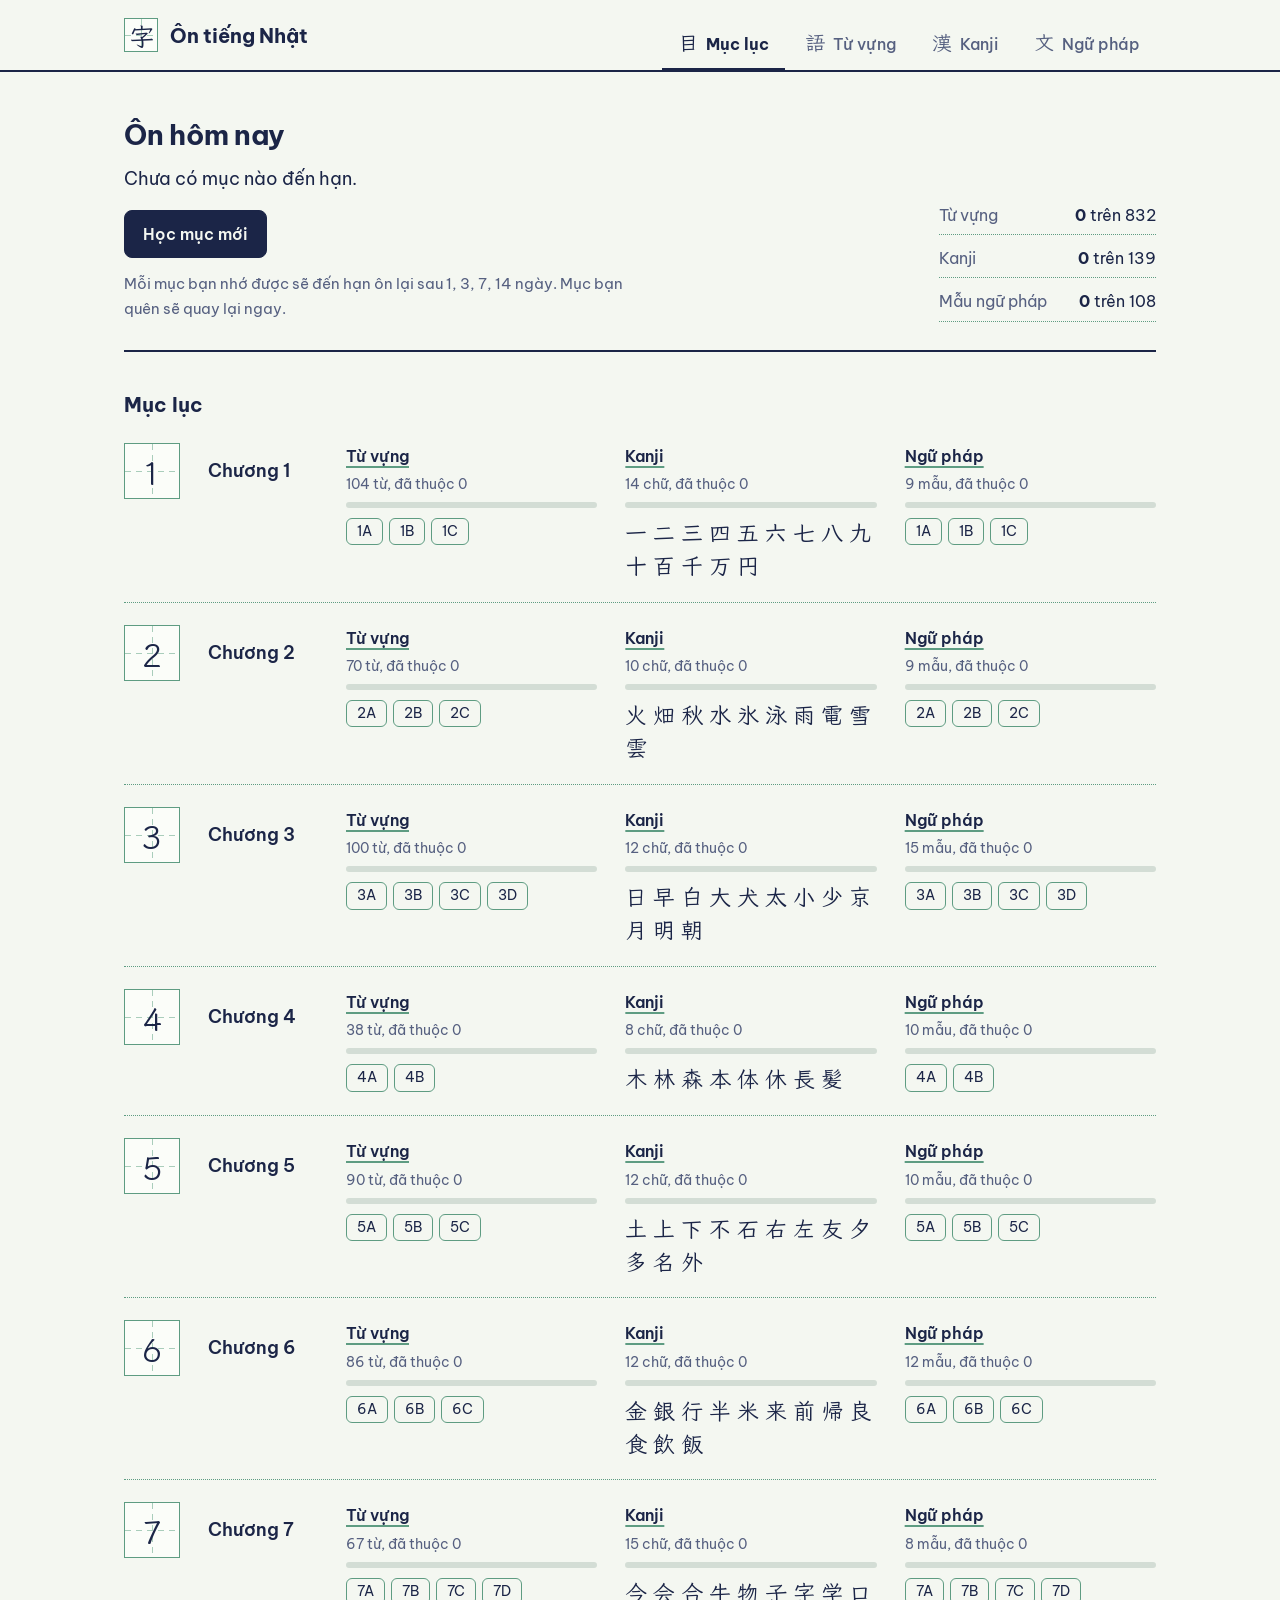
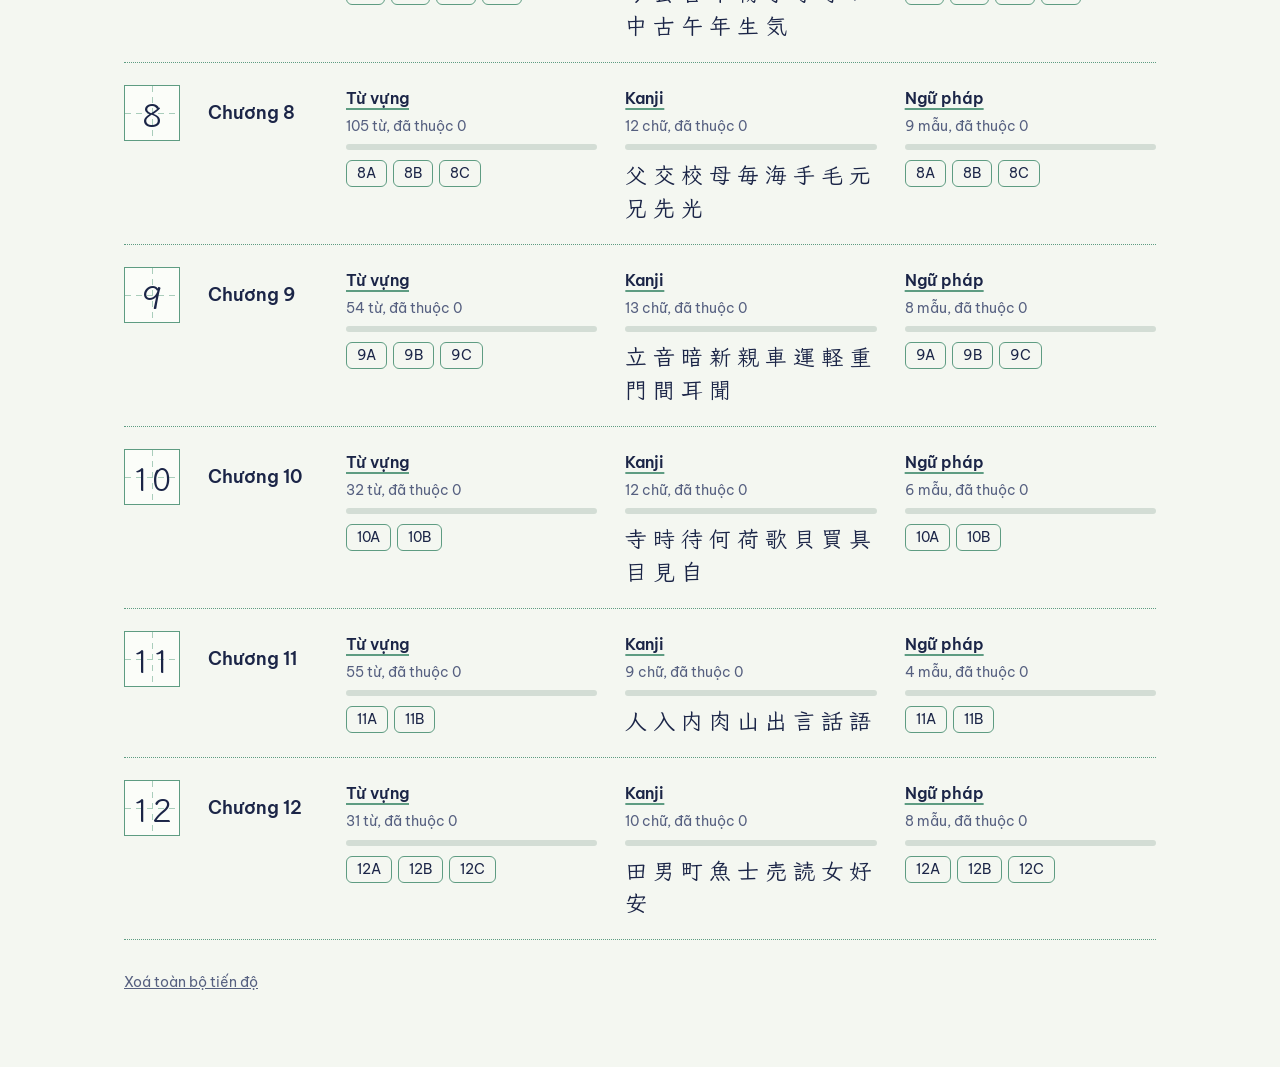
==== index.html @ 85ef1ede "Trang ôn tiếng Nhật: từ vựng, kanji, ngữ pháp" ====
<!doctype html>
<html lang="vi">
<head>
<meta charset="utf-8">
<meta name="viewport" content="width=device-width, initial-scale=1">
<meta name="color-scheme" content="light dark">
<meta name="description" content="Ôn tiếng Nhật: từ vựng, kanji và ngữ pháp theo từng chương. Thẻ ghi nhớ, trắc nghiệm, tập viết và lặp lại ngắt quãng.">
<title>Ôn tiếng Nhật</title>
<link rel="icon" href="data:image/svg+xml,%3Csvg xmlns='http://www.w3.org/2000/svg' viewBox='0 0 64 64'%3E%3Crect x='3' y='3' width='58' height='58' fill='%23fbfdf9' stroke='%235e9c82' stroke-width='4'/%3E%3Ctext x='32' y='47' font-size='44' text-anchor='middle' fill='%231b2547'%3E字%3C/text%3E%3C/svg%3E">
<link rel="preconnect" href="https://fonts.googleapis.com">
<link rel="preconnect" href="https://fonts.gstatic.com" crossorigin>
<link rel="stylesheet" href="https://fonts.googleapis.com/css2?family=Be+Vietnam+Pro:wght@400;500;600;700&family=Klee+One:wght@400;600&display=swap">
<link rel="stylesheet" href="css/app.css">
</head>
<body>

<header class="top">
  <div class="wrap top-in">
    <div class="brand">
      <span class="cell brand-mark" aria-hidden="true"><span lang="ja">字</span></span>
      <h1>Ôn tiếng Nhật</h1>
    </div>
    <nav class="tabs" aria-label="Các phần ôn tập">
      <button class="tab" data-view="home"><span class="tab-ja" lang="ja" aria-hidden="true">目</span>Mục lục</button>
      <button class="tab" data-view="vocab"><span class="tab-ja" lang="ja" aria-hidden="true">語</span>Từ vựng</button>
      <button class="tab" data-view="kanji"><span class="tab-ja" lang="ja" aria-hidden="true">漢</span>Kanji</button>
      <button class="tab" data-view="grammar"><span class="tab-ja" lang="ja" aria-hidden="true">文</span>Ngữ pháp</button>
    </nav>
  </div>
</header>

<main class="wrap main">
  <section class="view" id="v-home" aria-label="Mục lục"></section>
  <section class="view" id="v-vocab" aria-label="Từ vựng" hidden></section>
  <section class="view" id="v-kanji" aria-label="Kanji" hidden></section>
  <section class="view" id="v-grammar" aria-label="Ngữ pháp" hidden></section>
  <section class="view" id="v-review" aria-label="Ôn hôm nay" hidden></section>
</main>

<script src="data/vocab.js"></script>
<script src="data/kanji.js"></script>
<script src="data/grammar.js"></script>
<script src="js/core.js"></script>
<script src="js/vocab.js"></script>
<script src="js/kanji.js"></script>
<script src="js/grammar.js"></script>
<script src="js/home.js"></script>
<script src="js/app.js"></script>
</body>
</html>
---- css/app.css ----
/* Ôn tiếng Nhật
   Giấy vở tập viết kanji: ô 田字格, mực chàm, bút đỏ của thầy cô.
   Chế độ tối là bảng đen học đường và phấn. */

:root {
  color-scheme: light dark;
  --paper: #f4f7f1;
  --sheet: #fbfdf9;
  --ink: #1b2547;
  --ink-2: #566080;
  --line: #d3ddd5;
  --grid: #a9cdbb;
  --grid-strong: #5e9c82;
  --red: #cf3326;
  --red-wash: #fce6e2;
  --hl: #ffee9e;
  --ghost: rgba(27, 37, 71, .15);
  --focus: #1d6fd6;

  --f-ui: "Be Vietnam Pro", "Segoe UI", system-ui, sans-serif;
  --f-jp: "Klee One", "UD Digi Kyokasho N-R", "UD デジタル 教科書体 N-R", "Yu Kyokasho", "Yu Mincho", "Hiragino Mincho ProN", serif;
}

@media (prefers-color-scheme: dark) {
  :root {
    --paper: #14231f;
    --sheet: #1b2f29;
    --ink: #eceee3;
    --ink-2: #a7b8ad;
    --line: #2d4740;
    --grid: #3f6458;
    --grid-strong: #6fa08c;
    --red: #ff8a7a;
    --red-wash: #3d2723;
    --hl: #564e1f;
    --ghost: rgba(236, 238, 227, .17);
    --focus: #8ec5ff;
  }
}

* { box-sizing: border-box; }

body {
  margin: 0;
  background: var(--paper);
  color: var(--ink);
  font: 400 1rem/1.65 var(--f-ui);
  -webkit-font-smoothing: antialiased;
}

[lang="ja"] { font-family: var(--f-jp); }
[hidden] { display: none !important; }
h1, h2, h3, p, dl, dd, ul { margin: 0; padding: 0; }
ul { list-style: none; }
button { font: inherit; color: inherit; }

:focus-visible { outline: 3px solid var(--focus); outline-offset: 3px; }

.wrap { max-width: 1080px; margin: 0 auto; padding: 0 24px; }

/* ---- Ô 田字格: mô-típ chung của cả trang ---- */
.cell {
  position: relative;
  background: var(--sheet);
  border: 1.5px solid var(--grid-strong);
}
.cell::before {
  content: "";
  position: absolute;
  inset: 0;
  pointer-events: none;
  background:
    repeating-linear-gradient(to bottom, var(--grid) 0 6px, transparent 6px 11px) center / 1px 100% no-repeat,
    repeating-linear-gradient(to right, var(--grid) 0 6px, transparent 6px 11px) center / 100% 1px no-repeat;
}

/* ---- Đầu trang ---- */
.top { border-bottom: 2px solid var(--ink); }
.top-in { display: flex; align-items: flex-end; justify-content: space-between; gap: 16px; }
.brand { display: flex; align-items: center; gap: 12px; padding: 18px 0; }
.brand h1 { font-size: 1.25rem; font-weight: 700; letter-spacing: -.01em; }
.brand-mark { width: 34px; height: 34px; container-type: inline-size; display: grid; place-items: center; }
.brand-mark span { position: relative; font-size: 78cqw; line-height: 1; font-weight: 600; }

.tabs { display: flex; gap: 4px; margin-bottom: -2px; }
.tab {
  display: flex; align-items: baseline; gap: 8px;
  padding: 12px 16px 10px;
  background: none; border: 0; border-bottom: 4px solid transparent;
  color: var(--ink-2); font-weight: 500; cursor: pointer;
}
.tab:hover { color: var(--ink); }
.tab[aria-current="page"] { color: var(--ink); font-weight: 700; border-bottom-color: var(--ink); }
.tab-ja { font-family: var(--f-jp); font-size: 1.25rem; font-weight: 600; }

.main { padding-top: 40px; padding-bottom: 72px; }

/* ---- Nút ---- */
.btn {
  padding: 10px 18px;
  background: transparent;
  border: 1.5px solid var(--ink);
  border-radius: 8px;
  font-weight: 600; cursor: pointer;
}
.btn:hover:not(:disabled) { background: var(--line); }
.btn-solid { background: var(--ink); color: var(--paper); }
.btn-solid:hover:not(:disabled) { background: var(--ink); opacity: .88; }
.btn-sm { padding: 6px 12px; font-size: .875rem; font-weight: 500; border-color: var(--ink-2); }
.btn[aria-pressed="true"] { background: var(--ink); color: var(--paper); border-color: var(--ink); }
.link {
  background: none; border: 0; padding: 0;
  color: var(--ink-2); font-size: .875rem; text-decoration: underline; cursor: pointer;
}
.link:hover { color: var(--ink); }
.row { display: flex; flex-wrap: wrap; align-items: center; gap: 8px; }

/* ---- Học ---- */
.learn { display: grid; grid-template-columns: minmax(280px, 440px) minmax(0, 1fr); gap: 56px; align-items: start; }
.learn-pad { display: grid; gap: 14px; }

.pad-cell { width: 100%; aspect-ratio: 1; container-type: inline-size; touch-action: none; }
.ghost {
  position: absolute; inset: 0;
  display: grid; place-items: center;
  font-size: 60vw;
  font-size: 80cqw;
  line-height: 1; font-weight: 600;
  color: var(--ghost);
  user-select: none; pointer-events: none;
}
.ghost.is-off { visibility: hidden; }
.pad-cell canvas { position: absolute; inset: 0; width: 100%; height: 100%; touch-action: none; cursor: crosshair; }

.pager { justify-content: space-between; margin-top: 4px; }
.pager-pos { color: var(--ink-2); font-size: .875rem; }

.hv { font-size: clamp(2.25rem, 5vw, 3.5rem); line-height: 1.1; font-weight: 700; letter-spacing: -.02em; }
.hv.is-long { font-size: clamp(1.5rem, 3vw, 2rem); letter-spacing: 0; }
.where { margin-top: 6px; color: var(--ink-2); font-size: .9375rem; }

.readings {
  display: grid; grid-template-columns: auto 1fr; gap: 6px 20px; align-items: baseline;
  margin-top: 28px; padding: 16px 0;
  border-top: 1.5px dotted var(--grid-strong); border-bottom: 1.5px dotted var(--grid-strong);
}
.readings dt { color: var(--ink-2); font-size: .9375rem; }
.readings dd { font-size: 1.5rem; line-height: 1.5; }
.none { font-family: var(--f-ui); font-size: .9375rem; color: var(--ink-2); }

.words-title { margin-top: 28px; font-size: 1.0625rem; font-weight: 600; }
.words li {
  display: grid; grid-template-columns: minmax(120px, 34%) 1fr; gap: 16px; align-items: baseline;
  padding: 18px 0 8px;
  border-bottom: 1.5px dotted var(--grid-strong);
}
.words .w { font-size: 1.875rem; line-height: 1.4; font-weight: 600; }
.words rt { font-size: .5em; font-weight: 400; color: var(--ink-2); }
.words .m { color: var(--ink); }

.test-row { margin-top: 28px; }

/* Che đáp án khi tự kiểm tra */
.info-masked:not(.is-shown) .sec { filter: blur(9px); user-select: none; }
.info-masked:not(.is-shown) rt.sec { filter: blur(5px); }

/* ---- Luyện tập ---- */

.setup { display: grid; gap: 10px; }
.group { display: flex; flex-wrap: wrap; align-items: center; gap: 8px; }
.group-label { flex: none; width: 108px; color: var(--ink-2); font-size: .9375rem; }
.pick { cursor: pointer; }
.pick input { position: absolute; opacity: 0; width: 1px; height: 1px; }
.pick span {
  display: block; padding: 7px 14px;
  border: 1.5px solid var(--grid-strong); border-radius: 8px;
  font-weight: 500; color: var(--ink-2);
}
.pick:hover span { border-color: var(--ink); color: var(--ink); }
.pick input:checked + span { background: var(--ink); border-color: var(--ink); color: var(--paper); }
.pick input:focus-visible + span { outline: 3px solid var(--focus); outline-offset: 3px; }

.paper { margin-top: 28px; max-width: 760px; }
.paper-head {
  display: flex; align-items: baseline; justify-content: space-between; gap: 16px;
  padding-bottom: 10px; border-bottom: 2px solid var(--ink);
}
.qno { font-size: 1.25rem; font-weight: 700; }
.score { display: flex; align-items: baseline; gap: 16px; }
.streak { color: var(--ink-2); font-size: .875rem; }
.grade {
  display: inline-block;
  font-family: var(--f-jp); font-size: 2rem; font-weight: 600; line-height: 1;
  color: var(--red); transform: rotate(-3deg);
}

.q { display: grid; gap: 14px; padding: 28px 0 24px; }
.ask { font-weight: 600; font-size: 1.0625rem; }
.line { display: flex; max-width: 100%; padding-left: 1.5px; }
.sq { flex: 0 1 var(--sq, 112px); min-width: 0; aspect-ratio: 1; container-type: inline-size; display: grid; place-items: center; margin-left: -1.5px; }
.sq span { position: relative; font-size: 66cqw; line-height: 1; font-weight: 600; }
.sep { align-self: center; padding: 0 10px; font-size: 1.5rem; color: var(--ink-2); }
.hint { color: var(--ink-2); }

.opts { display: grid; grid-template-columns: 1fr 1fr; gap: 20px 24px; }
.opt {
  position: relative;
  display: flex; align-items: center; gap: 14px;
  min-height: 68px; padding: 10px 16px;
  background: var(--sheet);
  border: 1.5px solid var(--grid-strong); border-radius: 8px;
  color: var(--ink); text-align: left; cursor: pointer;
}
.opt:hover:not(:disabled) { border-color: var(--ink); }
.opt .no {
  flex: none; width: 28px; height: 28px; display: grid; place-items: center;
  border: 1.5px solid var(--ink-2); border-radius: 4px;
  color: var(--ink-2); font-size: .875rem; font-weight: 600;
}
.opt .txt { font-size: 1.375rem; line-height: 1.3; font-weight: 600; }
.opt .txt-vi { font-family: var(--f-ui); font-size: 1.125rem; font-weight: 600; }
.opt:disabled { cursor: default; }
.opt:disabled:not(.ok):not(.ng) { opacity: .55; }
.opt.ok { border-color: var(--ink); }
.opt.ng { background: var(--red-wash); border-color: var(--red); }
.opt.ng .txt { text-decoration: line-through; text-decoration-color: var(--red); text-decoration-thickness: 2px; }

/* Vòng tròn bút đỏ quanh đáp án đúng */
.maru { position: absolute; left: -14px; top: -9px; overflow: visible; pointer-events: none; }
.maru path {
  fill: none; stroke: var(--red); stroke-width: 3.2; stroke-linecap: round; stroke-linejoin: round;
  stroke-dasharray: var(--len); stroke-dashoffset: var(--len);
  animation: pen .55s cubic-bezier(.55, .1, .3, 1) forwards;
}
@keyframes pen { to { stroke-dashoffset: 0; } }

.result { min-height: 96px; margin-top: 28px; }
.verdict { font-weight: 700; font-size: 1.125rem; }
.verdict.ng { color: var(--red); }
.result .explain { margin-top: 4px; }
.result .explain b { font-weight: 600; }
.result .explain [lang="ja"] { font-size: 1.25rem; }
.next { margin-top: 4px; }

.margin { padding-left: 28px; border-left: 1.5px solid var(--line); }
.margin h3 { font-size: 1.0625rem; font-weight: 600; }
.weak { display: grid; gap: 8px; margin: 16px 0 20px; }
.weak-empty { color: var(--ink-2); font-size: .9375rem; }
.chip {
  display: grid; grid-template-columns: auto 1fr; gap: 0 12px; align-items: baseline;
  padding: 8px 12px; text-align: left;
  background: var(--sheet); border: 1.5px solid var(--grid-strong); border-radius: 6px; cursor: pointer;
}
.chip:hover { border-color: var(--ink); }
.chip-w { grid-row: span 2; font-size: 1.5rem; font-weight: 600; line-height: 1.3; }
.chip-s { font-size: .875rem; color: var(--ink-2); }
.chip-n { font-size: .8125rem; color: var(--red); }

/* ---- Bảng chữ ---- */
.table-head h2 { font-size: 1.75rem; font-weight: 700; letter-spacing: -.01em; }
.sum { margin-top: 4px; }
.sum b { font-weight: 700; }
.legend { display: flex; flex-wrap: wrap; align-items: center; gap: 8px 24px; margin-top: 12px; color: var(--ink-2); font-size: .875rem; }
.lg { display: inline-flex; align-items: center; gap: 8px; }
.lg-ring { width: 14px; height: 14px; border: 2px solid var(--red); border-radius: 50%; }
.lg-hl { width: 18px; height: 14px; background: var(--hl); border: 1.5px solid var(--grid-strong); }

.chap { margin-top: 40px; }
.chap h3 { display: flex; align-items: baseline; gap: 16px; margin-bottom: 14px; font-size: 1.125rem; font-weight: 600; }
.chap h3 small { color: var(--ink-2); font-size: .875rem; font-weight: 400; }
.grid { display: grid; grid-template-columns: repeat(auto-fill, minmax(104px, 1fr)); padding: 0 1.5px 1.5px 0; }
.kcell {
  aspect-ratio: 1; margin: 0 -1.5px -1.5px 0; padding: 0;
  display: grid; place-items: center; cursor: pointer; text-align: center;
  container-type: inline-size;
}
.kcell:hover { background: var(--line); }
.kcell:focus-visible { z-index: 1; outline-offset: -5px; }
.kcell .kk { position: relative; font-size: 44cqw; line-height: 1; font-weight: 600; }
.kcell .kv { position: absolute; left: 0; right: 0; bottom: 6px; font-size: .75rem; color: var(--ink-2); line-height: 1.2; }
.kcell.is-weak { background: var(--hl); }
.kcell.is-strong::after {
  content: ""; position: absolute; top: 8px; right: 8px;
  width: 14px; height: 14px; border: 2px solid var(--red); border-radius: 50%;
}

/* ---- Chọn chế độ và phạm vi ---- */
.modes { display: flex; flex-wrap: wrap; gap: 0; margin: 20px 0 24px; border-bottom: 1.5px solid var(--grid-strong); }
.mode {
  padding: 10px 20px 9px; margin-bottom: -1.5px;
  background: none; border: 1.5px solid transparent; border-bottom: 0; border-radius: 8px 8px 0 0;
  color: var(--ink-2); font-weight: 500; cursor: pointer;
}
.mode:hover { color: var(--ink); }
.mode[aria-pressed="true"] { background: var(--paper); border-color: var(--grid-strong); color: var(--ink); font-weight: 700; }
.scope { display: grid; gap: 8px; }
.pick-sm span { padding: 3px 10px; font-size: .875rem; }
.tool-row { margin-bottom: 20px; }
.search {
  min-width: 240px; padding: 8px 12px;
  background: var(--sheet); border: 1.5px solid var(--grid-strong); border-radius: 8px; color: var(--ink); font: inherit;
}
.btn-ng { border-color: var(--red); color: var(--red); }
.btn-ng:hover:not(:disabled) { background: var(--red-wash); }

/* ---- Thẻ ghi nhớ (kiểu thẻ lật: bộ đếm, thẻ xếp chồng, ← Chưa nhớ / Đã học →) ---- */
:root { --ok: #1f8f63; --ok-wash: #d6f2e3; }
@media (prefers-color-scheme: dark) { :root { --ok: #7fd6a8; --ok-wash: #1f4d3b; } }

.flash { display: grid; justify-items: center; gap: 18px; width: 100%; max-width: 600px; margin: 0 auto; }
.fc-counts { display: flex; align-items: center; gap: 16px; font-size: 1.5rem; line-height: 1; color: var(--ink-2); }
.fc-counts b { min-width: 1.4em; text-align: center; font-weight: 700; }
.c-ng { color: var(--red); }
.c-left { color: var(--ink); }
.c-ok { color: var(--ok); }
.fc-stage { position: relative; width: 100%; margin-bottom: 14px; }
.fc-stage::before, .fc-stage::after {
  content: ""; position: absolute; z-index: 0; top: 18px; bottom: -8px; left: 14px; right: 14px;
  background: var(--sheet); border: 1.5px solid var(--grid-strong); border-radius: 22px;
}
.fc-stage::after { left: 28px; right: 28px; bottom: -15px; opacity: .65; }
.fc-card {
  position: relative; z-index: 1; display: flex; flex-direction: column; min-height: 380px;
  background: var(--sheet); border: 1.5px solid var(--grid-strong); border-radius: 22px;
  box-shadow: 0 14px 26px -18px rgba(27, 37, 71, .55);
  cursor: pointer; touch-action: pan-y; user-select: none;
}
.fc-card.is-ok { border-color: var(--ok); }
.fc-card.is-ng { border-color: var(--red); }
.fc-card.is-turning { animation: turn .22s ease-out; }
@keyframes turn { from { transform: scaleX(.93); opacity: .55; } to { transform: none; opacity: 1; } }
.fc-body { flex: 1; display: flex; flex-direction: column; max-height: 480px; padding: 22px 26px 16px; overflow-y: auto; }
.fc-tagline { margin-bottom: 8px; color: var(--ink-2); font-size: .8125rem; }
.fc-front { margin: auto; padding: 24px 0; text-align: center; }
.fc-front .flash-hint { margin-top: 28px; }
.fc-top { display: flex; align-items: center; gap: 12px; }
.fc-read { font-size: 1.5rem; font-weight: 600; line-height: 1.8; color: var(--ink-2); }
.ov { padding-top: 1px; border-top: 2px solid currentColor; }
.say {
  flex: none; display: grid; place-items: center; width: 44px; height: 44px; padding: 0;
  background: var(--ok-wash); border: 0; border-radius: 50%; color: var(--ink); cursor: pointer;
}
.say:hover { background: var(--ok); color: var(--sheet); }
.fc-main { margin: 10px 0 8px; text-align: center; }
.fc-main .pos { margin-top: 8px; }
.fc-mean { font-size: 1.5rem; font-weight: 700; line-height: 1.4; }
.fc-main .flash-note { margin: 10px auto 0; }
.bigword { font-size: 3rem; font-weight: 600; line-height: 1.5; overflow-wrap: anywhere; }
.bigword ruby { ruby-position: over; }
.bigword rt { font-size: .4em; font-weight: 400; color: var(--ink-2); letter-spacing: .04em; }
.bigword-xl { font-size: 6.5rem; line-height: 1.3; }
.fc-ex { margin-top: 12px; padding-top: 14px; border-top: 1.5px solid var(--line); text-align: left; }
.fc-tag { display: inline-block; padding: 2px 12px; background: var(--ok-wash); border-radius: 8px; font-size: .8125rem; font-weight: 700; }
.fc-ex ol { margin: 10px 0 0; padding-left: 1.5em; }
.fc-ex li { padding-left: 4px; font-size: 1.1875rem; line-height: 2.3; }
.fc-ex rt { font-size: .5em; }
.ex-vi { font-family: var(--f-ui); font-size: .875rem; color: var(--ink-2); }
.fc-lines { padding-top: 6px; text-align: left; }
.fc-lines p { margin-top: 6px; }
.fc-foot { display: flex; justify-content: flex-end; padding: 4px 12px; border-top: 1.5px solid var(--line); }
.fc-heart { display: grid; place-items: center; width: 44px; height: 44px; padding: 0; background: none; border: 0; border-radius: 50%; color: var(--red); cursor: pointer; }
.fc-heart:hover { background: var(--red-wash); }
.fc-heart.is-on path { fill: currentColor; }
.fc-actions { display: flex; align-items: center; gap: 16px; width: 100%; justify-content: center; }
.fc-btn { padding: 15px 30px; border: 0; border-radius: 999px; color: var(--ink); font-size: 1.0625rem; font-weight: 700; cursor: pointer; }
.fc-ng { background: var(--red-wash); }
.fc-ok { background: var(--ok-wash); }
.fc-btn:hover:not(:disabled) { filter: brightness(.95); }
.fc-undo { display: grid; place-items: center; width: 52px; height: 52px; padding: 0; background: var(--sheet); border: 1.5px solid var(--grid-strong); border-radius: 50%; color: var(--ink); cursor: pointer; }
.fc-undo:hover:not(:disabled) { border-color: var(--ink); }
.fc-actions button:disabled { opacity: .4; cursor: default; }
.flash-hint, .flash-tip { color: var(--ink-2); font-size: .875rem; }
.flash-tip { max-width: 34em; text-align: center; }
.flash-vi { font-size: 1.5rem; font-weight: 700; line-height: 1.4; }
.flash-note { max-width: 36em; color: var(--ink-2); font-size: .9375rem; }
.flash-pattern { font-size: 2rem; font-weight: 600; line-height: 1.5; }
.flash-where { color: var(--ink-2); }
.flash-empty { margin: auto; padding: 56px 0; color: var(--ink-2); display: grid; gap: 16px; justify-items: center; text-align: center; }
.fc-main .flash-pattern { font-size: 1.5rem; }

/* ---- Danh sách từ vựng ---- */
.group-title { margin: 28px 0 8px; font-size: 1.0625rem; font-weight: 600; }
.vtable { width: 100%; border-collapse: collapse; }
.vtable td { padding: 8px 12px 8px 0; vertical-align: baseline; border-bottom: 1.5px dotted var(--grid-strong); }
.vw { width: 26%; font-size: 1.375rem; font-weight: 600; }
.vr { width: 30%; font-size: 1.125rem; }
.vm { font-size: .9375rem; }
.vnote { display: block; color: var(--ink-2); font-size: .8125rem; }
.vtable tr.is-done .vw::after { content: ""; display: inline-block; width: 11px; height: 11px; margin-left: 10px; border: 2px solid var(--red); border-radius: 50%; vertical-align: middle; }
.hide-r .vr:not(.is-shown), .hide-m .vm:not(.is-shown) { filter: blur(8px); cursor: pointer; user-select: none; }

/* ---- Bài giảng ngữ pháp ---- */
.lesson { display: grid; grid-template-columns: 280px minmax(0, 1fr); gap: 40px; align-items: start; }
.pats { display: grid; gap: 2px; max-height: 80vh; overflow: auto; padding-right: 8px; }
.pats .group-title { margin: 20px 0 6px; }
.pats .group-title:first-child { margin-top: 0; }
.pat {
  display: grid; grid-template-columns: 34px 1fr; gap: 8px; align-items: baseline; padding: 8px 10px;
  background: none; border: 0; border-left: 3px solid transparent; border-bottom: 1.5px dotted var(--grid-strong);
  text-align: left; cursor: pointer; color: var(--ink);
}
.pat:hover { background: var(--line); }
.pat.is-current { border-left-color: var(--ink); background: var(--sheet); font-weight: 600; }
.pat-n { color: var(--ink-2); font-size: .875rem; }
.pat-t { font-size: 1rem; line-height: 1.45; overflow-wrap: anywhere; }
.pat.is-done .pat-n::after { content: ""; display: inline-block; width: 9px; height: 9px; margin-left: 4px; border: 2px solid var(--red); border-radius: 50%; }
.viewer { display: grid; gap: 16px; }
.vt { font-size: 1.5rem; font-weight: 600; line-height: 1.4; }
.slide { margin: 0; border: 1.5px solid var(--grid-strong); background: #fff; }
.slide img { display: block; width: 100%; height: auto; }
.rate-row { align-items: center; margin-top: 16px; }
.rate-label { color: var(--ink-2); font-size: .9375rem; margin-right: 4px; }
.astext { border-top: 1.5px dotted var(--grid-strong); padding-top: 12px; }
.astext summary { cursor: pointer; color: var(--ink-2); }
.astext-body { margin-top: 12px; display: grid; gap: 4px; }
.astext-body .ex { font-size: 1.125rem; }
mark { background: var(--hl); color: inherit; padding: 0 2px; }
.cloze { font-size: 1.75rem; font-weight: 600; line-height: 2.1; }
.blank { display: inline-block; width: 3.2em; height: 1.1em; margin: 0 4px; border-bottom: 3px solid var(--ink); vertical-align: -3px; }
.cloze-full { font-size: 1.25rem; }
ruby rt { font-size: .5em; font-weight: 400; }

/* ---- Mục lục ---- */
.today { display: grid; grid-template-columns: minmax(0, 1fr) auto; gap: 40px; align-items: end; padding-bottom: 28px; border-bottom: 2px solid var(--ink); }
.today h2 { font-size: 1.75rem; font-weight: 700; letter-spacing: -.01em; }
.today-n { margin: 6px 0 16px; font-size: 1.125rem; }
.today-n b { font-weight: 700; }
.today-tip { margin-top: 14px; max-width: 34em; color: var(--ink-2); font-size: .9375rem; }
.today-sum { display: grid; gap: 10px; }
.today-sum div { display: flex; justify-content: space-between; gap: 32px; border-bottom: 1.5px dotted var(--grid-strong); padding-bottom: 6px; }
.today-sum dt { color: var(--ink-2); }
.today-sum dd { margin: 0; }
.today-sum b { font-weight: 700; }
.toc-title { margin-top: 36px; font-size: 1.25rem; font-weight: 700; }
.toc-row {
  display: grid; grid-template-columns: 56px 110px repeat(3, minmax(0, 1fr)); gap: 0 28px; align-items: start;
  padding: 22px 0; border-bottom: 1.5px dotted var(--grid-strong);
}
.toc-num { width: 56px; height: 56px; container-type: inline-size; display: grid; place-items: center; }
.toc-num span { position: relative; font-size: 62cqw; font-weight: 600; line-height: 1; }
.toc-h { font-size: 1.125rem; font-weight: 600; line-height: 56px; }
.toc-link { font-weight: 600; color: var(--ink); text-decoration: underline; text-decoration-color: var(--grid-strong); text-decoration-thickness: 2px; text-underline-offset: 4px; }
.toc-link:hover { text-decoration-color: var(--ink); }
.toc-meta { margin: 4px 0 6px; color: var(--ink-2); font-size: .875rem; }
.bar { display: block; height: 6px; background: var(--line); border-radius: 3px; overflow: hidden; }
.bar i { display: block; height: 100%; background: var(--ink); }
.toc-secs { display: flex; flex-wrap: wrap; gap: 6px; margin-top: 10px; }
.toc-secs a { padding: 1px 10px; border: 1.5px solid var(--grid-strong); border-radius: 6px; color: var(--ink); font-size: .875rem; text-decoration: none; }
.toc-secs a:hover { border-color: var(--ink); background: var(--sheet); }
.toc-kanji { display: flex; flex-wrap: wrap; gap: 2px 6px; margin-top: 8px; }
.toc-kanji a { font-size: 1.375rem; font-weight: 600; line-height: 1.4; color: var(--ink); text-decoration: none; }
.toc-kanji a:hover { color: var(--red); }
.reset-row { margin-top: 28px; }
.back-row { margin-bottom: 8px; }
.review-title { margin-bottom: 20px; font-size: 1.75rem; font-weight: 700; }

/* ---- Màn hình hẹp ---- */
@media (max-width: 900px) {
  .learn { grid-template-columns: 1fr; gap: 36px; }
  .learn-pad { max-width: 440px; }
  .lesson { grid-template-columns: 1fr; gap: 24px; }
  .pats { max-height: 260px; }
  .today { grid-template-columns: 1fr; gap: 24px; }
  .toc-row { grid-template-columns: 56px minmax(0, 1fr); gap: 12px 20px; }
  .toc-col { grid-column: 1 / -1; }
}
@media (max-width: 640px) {
  .wrap { padding: 0 16px; }
  .top-in { flex-direction: column; align-items: stretch; gap: 0; }
  .brand { padding: 14px 0 10px; }
  .tabs { margin-bottom: -2px; }
  .tab { flex: 1; justify-content: center; gap: 5px; padding: 10px 4px 8px; font-size: .875rem; white-space: nowrap; }
  .tab-ja { font-size: 1.125rem; }
  .main { padding-top: 12px; }
  .mode { padding: 9px 12px 8px; font-size: .9375rem; }
  .fc-card { min-height: 340px; }
  .fc-body { padding: 18px 16px 12px; }
  .bigword { font-size: 2.5rem; }
  .fc-read { font-size: 1.25rem; }
  .bigword-xl { font-size: 5rem; }
  .fc-btn { flex: 1; padding: 14px 8px; }
  .vw { width: 30%; font-size: 1.125rem; }
  .vtable .vr { width: 36%; font-size: .9375rem; }
  .cloze { font-size: 1.375rem; }
  .search { min-width: 0; width: 100%; }
  .group-label { width: 100%; }
  .opts { grid-template-columns: 1fr; gap: 16px; }
  .words li { grid-template-columns: 1fr; gap: 0; }
  .grid { grid-template-columns: repeat(auto-fill, minmax(84px, 1fr)); }
}

@media (prefers-reduced-motion: reduce) {
  .maru path { animation: none; stroke-dashoffset: 0; }
}

.prompt-vi { font-size: 1.75rem; font-weight: 700; line-height: 1.4; }
.pos {
  display: inline-block; padding: 1px 10px; border: 1.5px solid var(--grid-strong); border-radius: 6px;
  color: var(--ink-2); font-size: .8125rem;
}
.q .bigword { font-size: 3.25rem; line-height: 1.4; }

/* ---- Furigana trong trắc nghiệm và danh sách ---- */
.opt .txt ruby { ruby-position: over; }
.opt .txt rt, .vw rt { font-size: .5em; font-weight: 400; color: var(--ink-2); }
.opt .txt:has(ruby) { line-height: 2; }
.vw { line-height: 1.9; }
.hide-r .vw rt { visibility: hidden; }

/* ---- Loại từ trong danh sách ---- */
.vp { width: 16%; color: var(--ink-2); font-size: .875rem; line-height: 1.4; }
.pos-code { display: block; font-weight: 600; color: var(--ink); }
.pos-name { display: block; font-size: .75rem; }
.pos-legend { margin-bottom: 8px; color: var(--ink-2); font-size: .875rem; }
.vw { width: 22%; }
.vr { width: 26%; }
@media (max-width: 640px) {
  .vp { width: 17%; font-size: .75rem; }
  .pos-name { display: none; }
  .vw { width: 26%; }
  .vtable .vr { width: 28%; }
}
.vtable td { vertical-align: middle; }
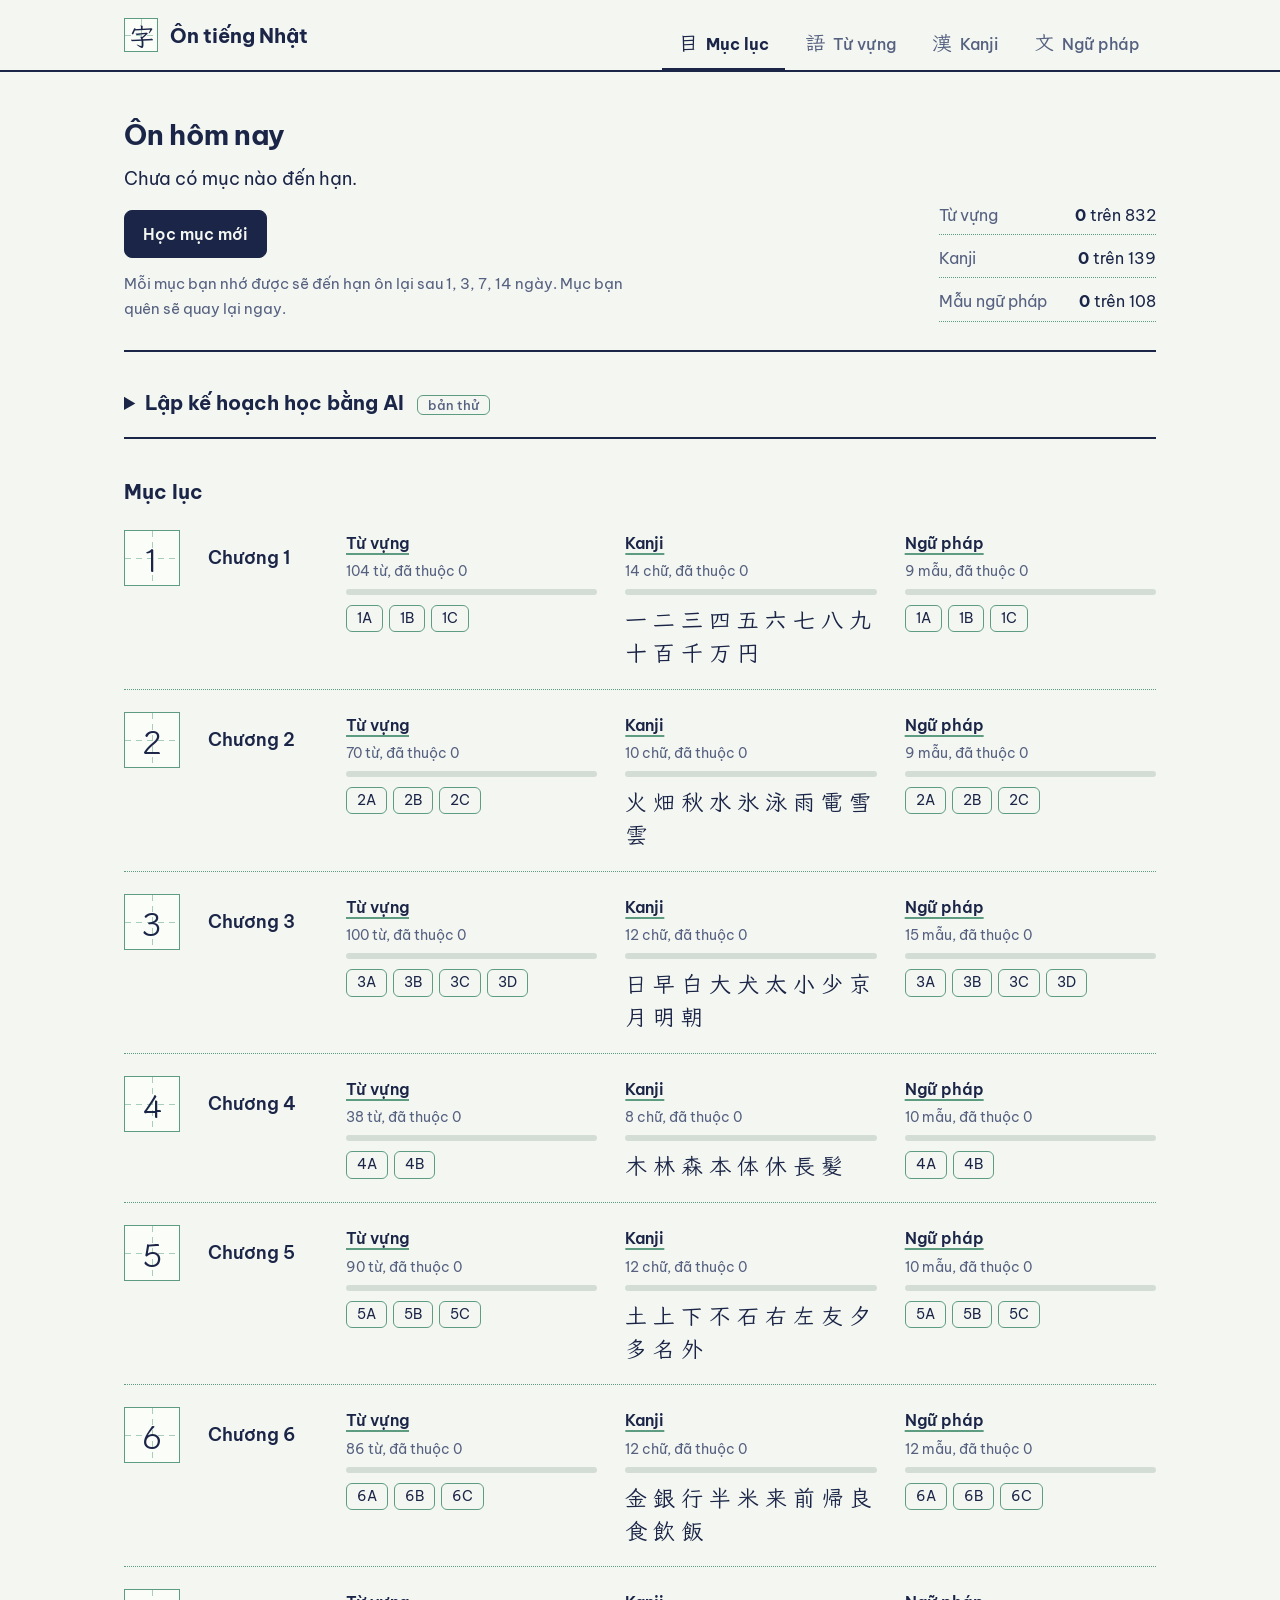
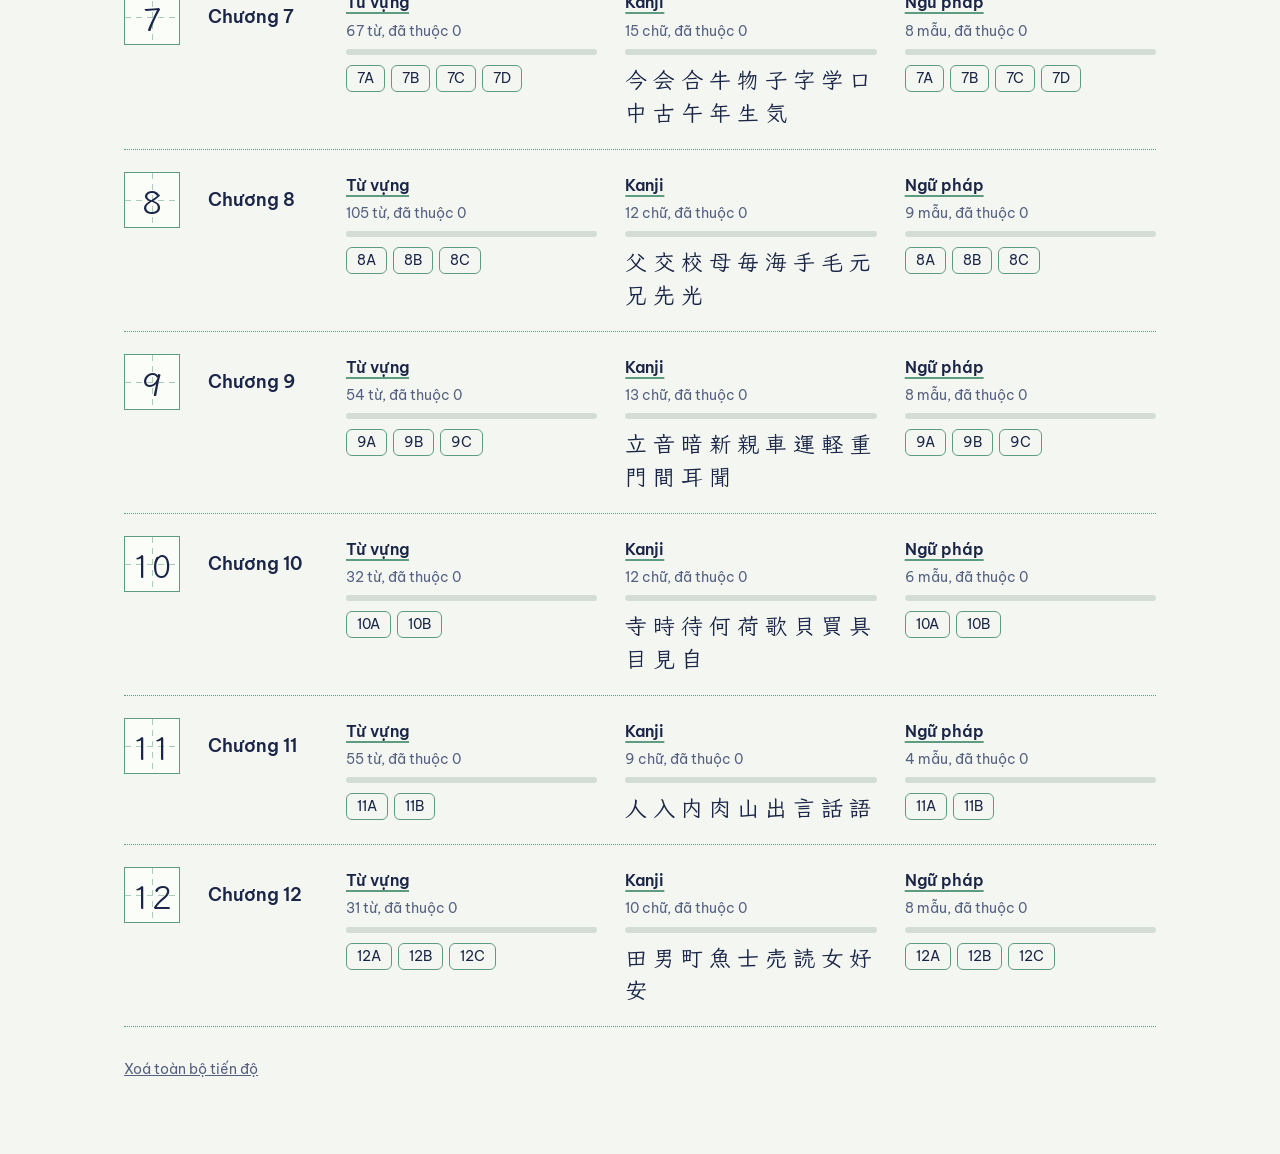
==== commit 74eea0b6: "Thêm lập kế hoạch học bằng AI; furigana đúng chữ; nút loa kanji, âm On/Kun; loại từ" ====
--- a/index.html
+++ b/index.html
@@ -44,6 +44,7 @@
 <script src="js/vocab.js"></script>
 <script src="js/kanji.js"></script>
 <script src="js/grammar.js"></script>
+<script src="js/planner.js"></script>
 <script src="js/home.js"></script>
 <script src="js/app.js"></script>
 </body>
--- a/css/app.css
+++ b/css/app.css
@@ -521,3 +521,45 @@
   .vtable .vr { width: 28%; }
 }
 .vtable td { vertical-align: middle; }
+
+/* ---- Nút loa nhỏ cạnh nghĩa của từ ví dụ ---- */
+.say-sm { display: inline-grid; width: 30px; height: 30px; margin-left: 10px; vertical-align: middle; }
+.say-sm svg { width: 16px; height: 16px; }
+.rd { display: inline-flex; align-items: center; margin-right: 16px; white-space: nowrap; }
+.rd .say-sm { margin-left: 6px; }
+
+/* ---- Lập kế hoạch học bằng AI ---- */
+.plan { margin-top: 28px; padding: 0 0 4px; border-bottom: 2px solid var(--ink); }
+.plan summary { cursor: pointer; padding: 6px 0 14px; font-size: 1.25rem; font-weight: 700; }
+.plan-beta { margin-left: 8px; padding: 1px 10px; border: 1.5px solid var(--grid-strong); border-radius: 6px; color: var(--ink-2); font-size: .8125rem; font-weight: 500; }
+.plan-body { padding-bottom: 24px; }
+.plan-form { display: grid; grid-template-columns: repeat(2, minmax(0, 1fr)); gap: 14px 24px; margin-bottom: 18px; }
+.plan-f { display: grid; gap: 4px; }
+.plan-f span { color: var(--ink-2); font-size: .875rem; }
+.plan-wide { grid-column: 1 / -1; }
+.plan-f input, .plan-f select {
+  width: 100%; padding: 9px 12px; background: var(--sheet); border: 1.5px solid var(--grid-strong); border-radius: 8px; color: var(--ink); font: inherit;
+}
+.plan-chk { display: flex; align-items: center; gap: 8px; color: var(--ink-2); font-size: .9375rem; }
+.plan-msg { margin-top: 14px; color: var(--red); font-weight: 600; }
+.plan-note { margin-top: 14px; max-width: 46em; color: var(--ink-2); font-size: .875rem; }
+.plan-out { margin-top: 24px; padding-top: 20px; border-top: 1.5px dotted var(--grid-strong); }
+.plan-eval { max-width: 46em; margin-bottom: 8px; font-size: 1.0625rem; }
+.plan-day { margin-top: 20px; padding: 4px 0 4px 16px; border-left: 3px solid var(--grid-strong); }
+.plan-day.is-today { border-left-color: var(--red); }
+.plan-day h4 { margin: 0 0 6px; font-size: 1.0625rem; font-weight: 700; }
+.plan-day h4 small { margin-left: 8px; color: var(--ink-2); font-size: .875rem; font-weight: 400; }
+.plan-day ul, .plan-tips { margin: 0; padding: 0; list-style: none; }
+.plan-task { display: grid; grid-template-columns: minmax(0, 1fr) auto auto; gap: 4px 14px; align-items: baseline; padding: 7px 0; border-bottom: 1.5px dotted var(--line); }
+.plan-task label { display: flex; align-items: baseline; gap: 8px; cursor: pointer; }
+.plan-kind { flex: none; padding: 0 8px; background: var(--ok-wash); border-radius: 6px; font-size: .8125rem; font-weight: 700; }
+.plan-meta { color: var(--ink-2); font-size: .875rem; white-space: nowrap; }
+.plan-task a { font-size: .875rem; font-weight: 600; color: var(--ink); text-decoration: underline; text-underline-offset: 3px; white-space: nowrap; }
+.plan-task.is-done .plan-text { color: var(--ink-2); text-decoration: line-through; }
+.plan-tips { margin-top: 22px; display: grid; gap: 6px; max-width: 46em; color: var(--ink-2); }
+.plan-tips li::before { content: "Mẹo: "; font-weight: 700; color: var(--ink); }
+.plan-foot { margin-top: 18px; color: var(--ink-2); font-size: .875rem; }
+@media (max-width: 640px) {
+  .plan-form { grid-template-columns: 1fr; }
+  .plan-task { grid-template-columns: 1fr; }
+}
